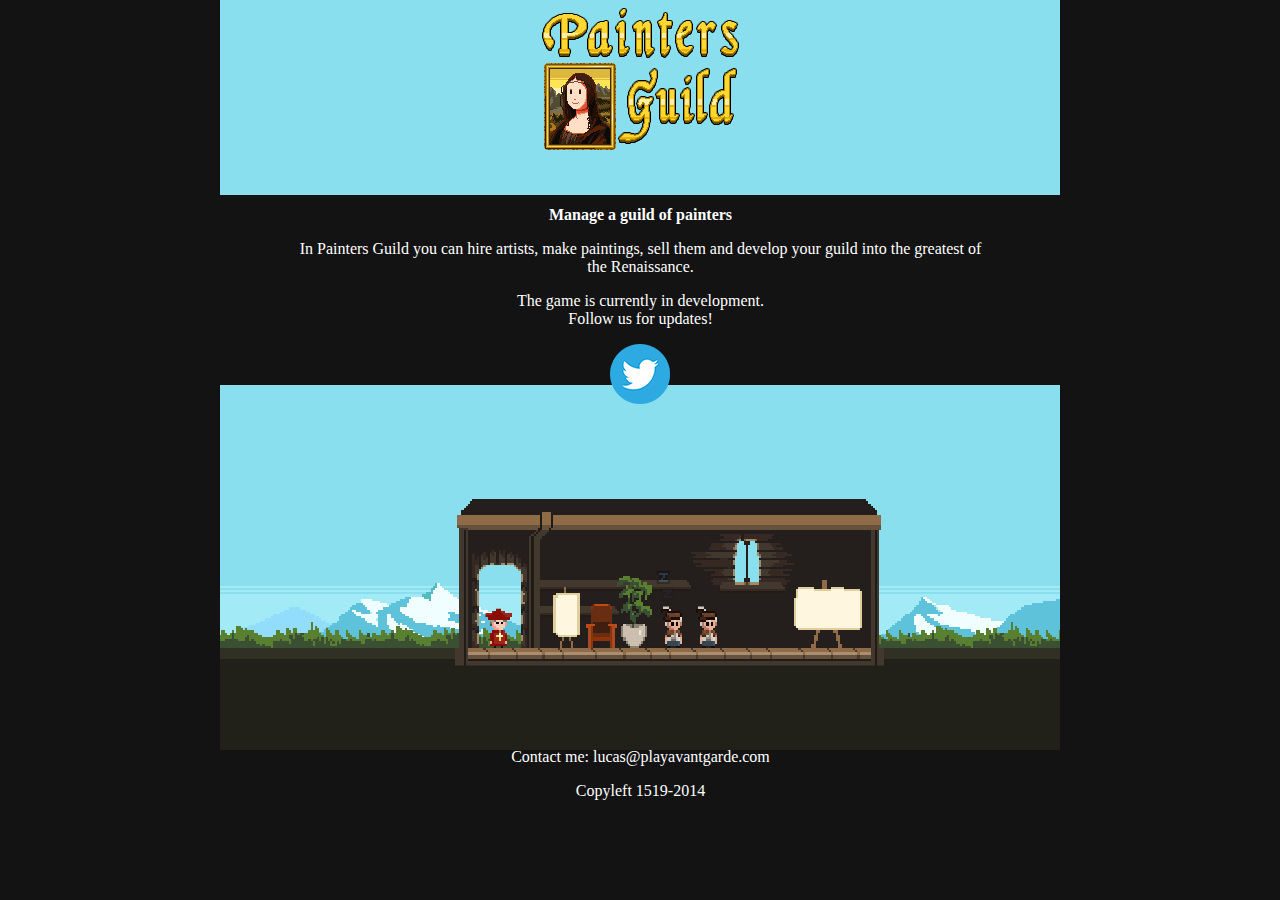
==== index.html @ 6bed65da "site1" ====
<!DOCTYPE html>
<html>
<head>

		<title>Painters Guild</title>
		<meta http-equiv="Content-Type" content="text/html; charset=utf-8" />

<style type="text/css" media="screen">
 	.container p { margin-left:1px; color:white; font-family: Verdana; max-width:700px}
		#flashContent { width:100%; height:100%; }
	ul li { margin-left:1px; color:white; font-family: Verdana}

body
{ 
background-image:url('BG.png');
background-repeat:no-repeat;
background-attachment:scrolls;
background-position: 50% 0;
background-color:#131313;


}
</style>
</head>

<body>

<center><div class="container">
<img src= "logo.png">
	<br><br><br>
    <p><b>Manage a guild of painters</b></p>
	 <p>In Painters Guild you can hire artists, make paintings, sell them and develop your guild into the greatest of the Renaissance.</p>
	<p>The game is currently in development.<br>Follow us for updates!</p>

<img src= "twit.png">

<br><br><br><br><br><br><br><br><br><br><br><br><br><br><br><br><br><br><br>

<p>Contact me: lucas@playavantgarde.com</p>
<p>Copyleft 1519-2014</p>
</center>
  </div>

</body>
</html>
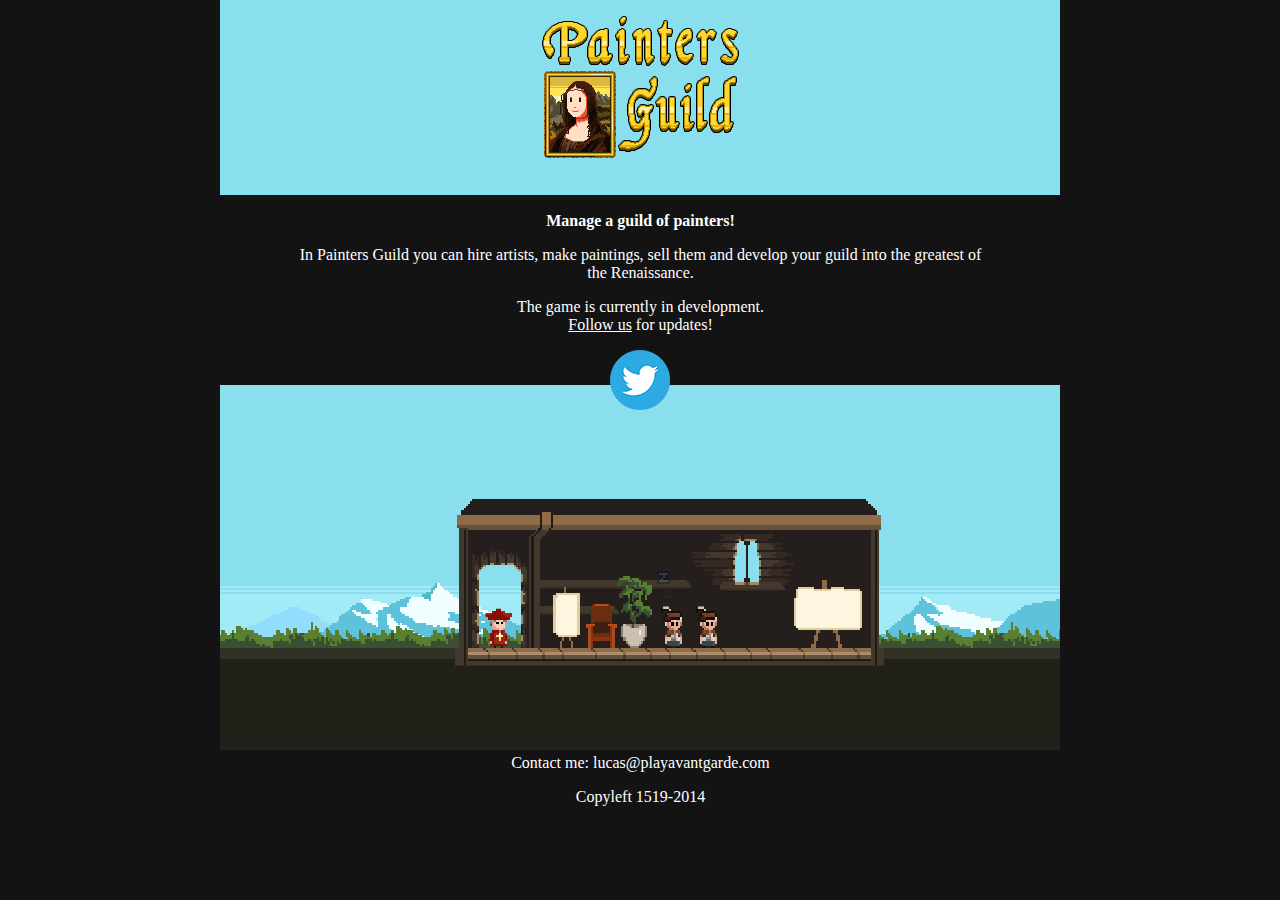
==== commit b02fd7db: "ok" ====
--- a/index.html
+++ b/index.html
@@ -25,15 +25,18 @@
 </head>
 
 <body>
+<body link="#ffffff" vlink="#808080" alink="#ffffff"> 
 
 <center><div class="container">
-<img src= "logo.png">
-	<br><br><br>
-    <p><b>Manage a guild of painters</b></p>
+
+<p><img src= "logo.png"></p>
+
+	<br>
+    <p><b>Manage a guild of painters!</b></p>
 	 <p>In Painters Guild you can hire artists, make paintings, sell them and develop your guild into the greatest of the Renaissance.</p>
-	<p>The game is currently in development.<br>Follow us for updates!</p>
+	<p>The game is currently in development.<br><a href="https://twitter.com/AD1337">Follow us<a> for updates!</p>
 
-<img src= "twit.png">
+<a href="https://twitter.com/AD1337"><img src= "twit.png"><a>
 
 <br><br><br><br><br><br><br><br><br><br><br><br><br><br><br><br><br><br><br>
 
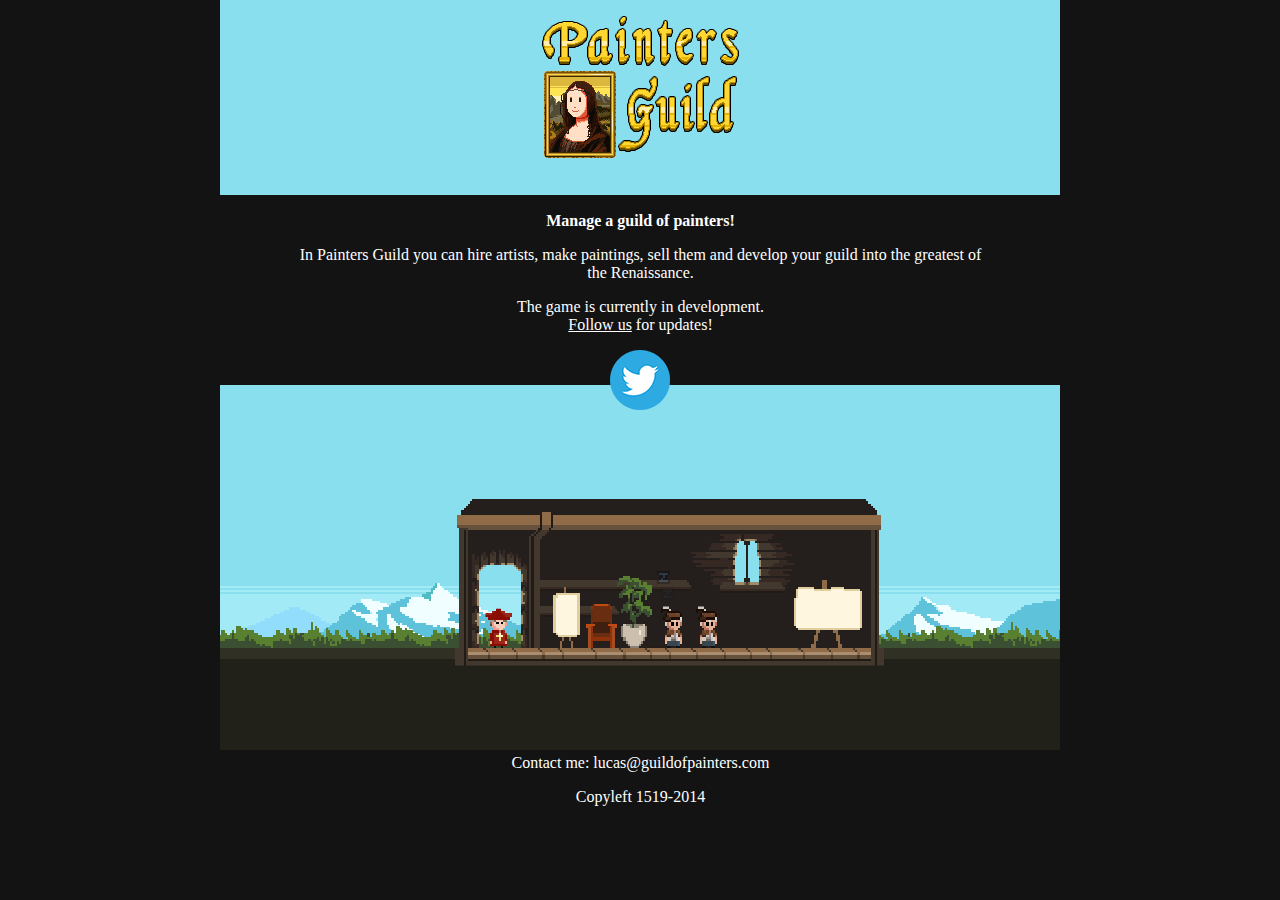
==== commit 73b626c3: "email" ====
--- a/index.html
+++ b/index.html
@@ -22,6 +22,9 @@
 
 }
 </style>
+
+<link rel="shortcut icon" href="/favicon.ico">
+
 </head>
 
 <body>
@@ -36,11 +39,11 @@
 	 <p>In Painters Guild you can hire artists, make paintings, sell them and develop your guild into the greatest of the Renaissance.</p>
 	<p>The game is currently in development.<br><a href="https://twitter.com/AD1337">Follow us<a> for updates!</p>
 
-<a href="https://twitter.com/AD1337"><img src= "twit.png"><a>
+<a href="https://twitter.com/GuildOfPainters"><img src= "twit.png"><a>
 
 <br><br><br><br><br><br><br><br><br><br><br><br><br><br><br><br><br><br><br>
 
-<p>Contact me: lucas@playavantgarde.com</p>
+<p>Contact me: lucas@guildofpainters.com</p>
 <p>Copyleft 1519-2014</p>
 </center>
   </div>
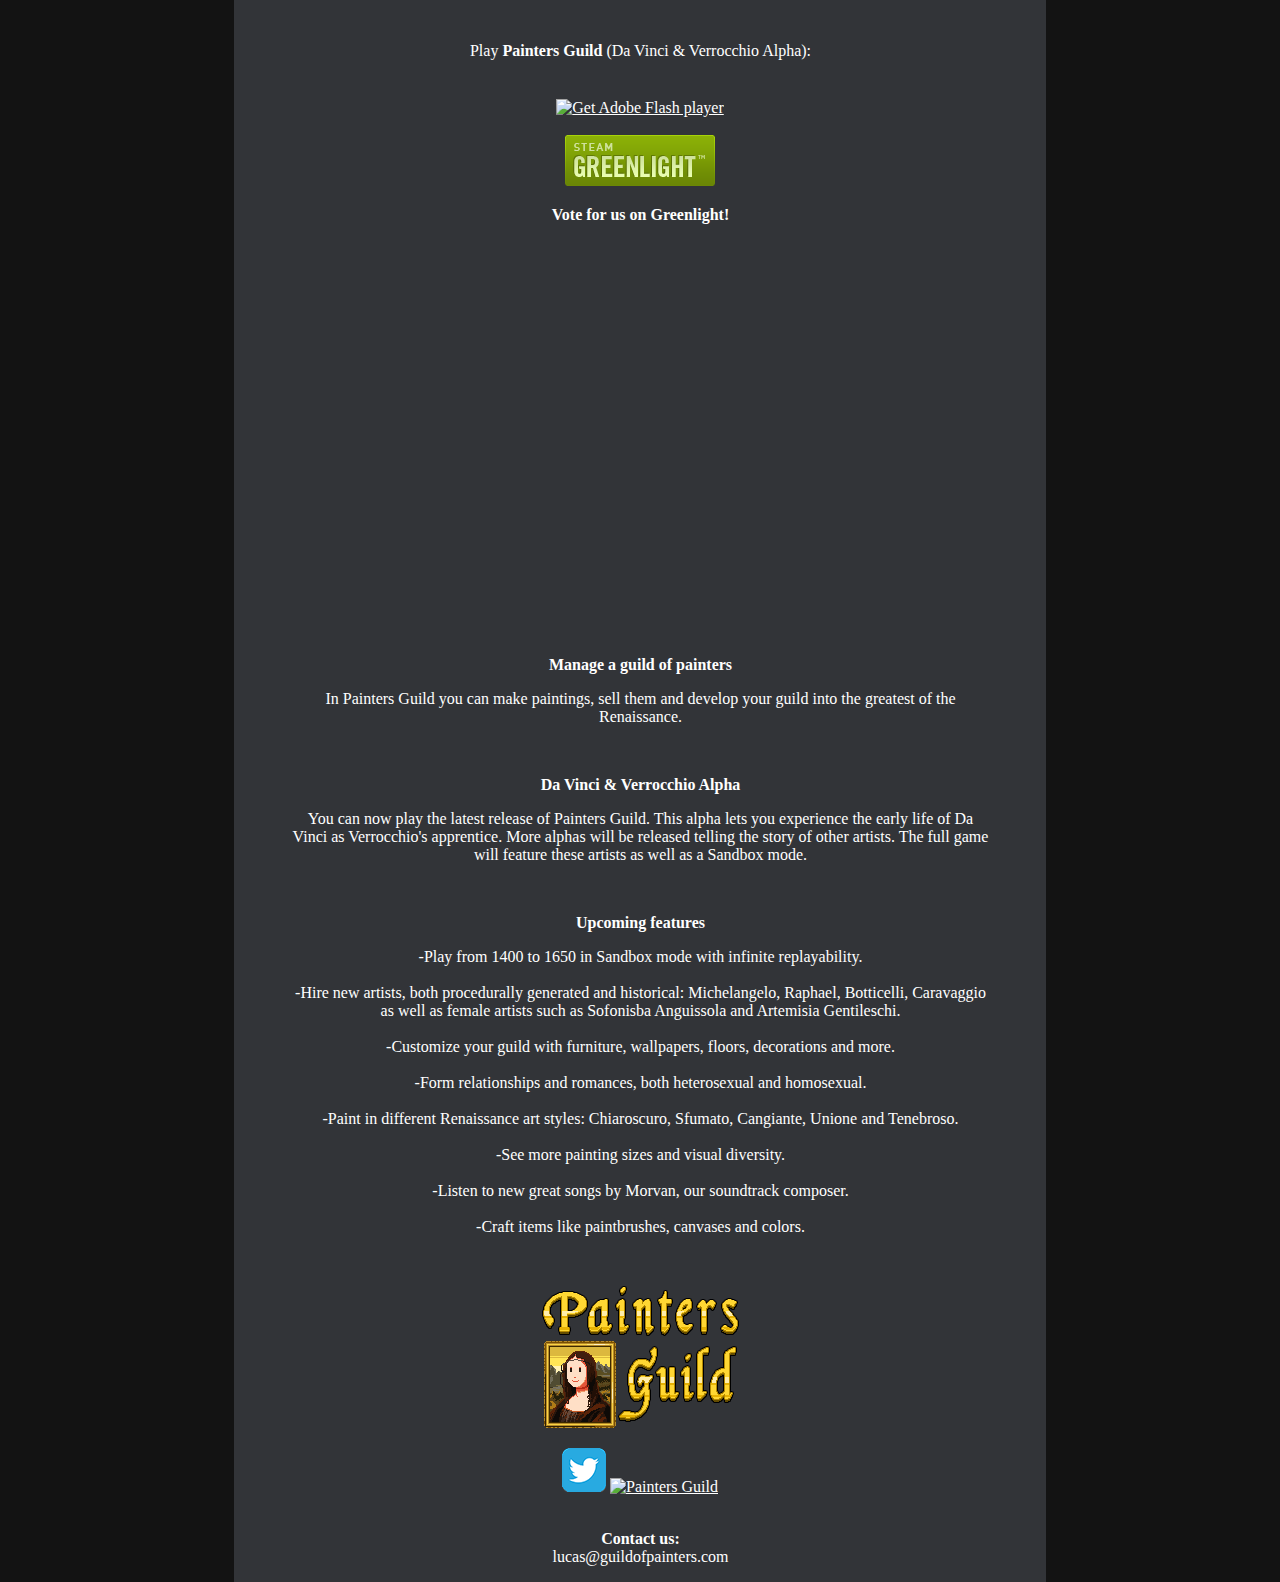
==== commit bf9078d4: "n" ====
--- a/index.html
+++ b/index.html
@@ -21,6 +21,9 @@
 
 
 }
+
+#flashContent { width:100%; height:100%; }
+
 </style>
 
 <link rel="shortcut icon" href="/favicon.ico">
@@ -32,19 +35,95 @@
 
 <center><div class="container">
 
+<br>
+<p>Play <b>Painters Guild</b> (Da Vinci & Verrocchio Alpha):</p>
+<br>
+
+
+
+
+
+
+<div id="flashContent">
+			<object classid="clsid:d27cdb6e-ae6d-11cf-96b8-444553540000" width="800" height="600" id="PaintersGuildAlpha" align="middle">
+				<param name="movie" value="PaintersGuildAlpha.swf" />
+				<param name="quality" value="high" />
+				<param name="bgcolor" value="#ffffff" />
+				<param name="play" value="true" />
+				<param name="loop" value="true" />
+				<param name="wmode" value="window" />
+				<param name="scale" value="showall" />
+				<param name="menu" value="true" />
+				<param name="devicefont" value="false" />
+				<param name="salign" value="" />
+				<param name="allowScriptAccess" value="sameDomain" />
+				<!--[if !IE]>-->
+				<object type="application/x-shockwave-flash" data="PaintersGuildAlpha.swf" width="800" height="600">
+					<param name="movie" value="PaintersGuildAlpha.swf" />
+					<param name="quality" value="high" />
+					<param name="bgcolor" value="#ffffff" />
+					<param name="play" value="true" />
+					<param name="loop" value="true" />
+					<param name="wmode" value="window" />
+					<param name="scale" value="showall" />
+					<param name="menu" value="true" />
+					<param name="devicefont" value="false" />
+					<param name="salign" value="" />
+					<param name="allowScriptAccess" value="sameDomain" />
+				<!--<![endif]-->
+					<a href="http://www.adobe.com/go/getflash">
+						<img src="http://www.adobe.com/images/shared/download_buttons/get_flash_player.gif" alt="Get Adobe Flash player" />
+					</a>
+				<!--[if !IE]>-->
+				</object>
+				<!--<![endif]-->
+			</object>
+		</div>
+<br>
+<a href="http://steamcommunity.com/sharedfiles/filedetails/?id=211564825"><img src= "Greenlightbutton.png"><a> 
+
+<p><b>Vote for us on Greenlight!</b></p>
+
+<br>
+<iframe width="640" height="360" src="//www.youtube.com/embed/fyJhEhzXdwk?rel=0" frameborder="0" allowfullscreen></iframe>
+<br>
+
+
+
+
+
+
+
+
+
+	<br>
+    <p><b>Manage a guild of painters</b></p>
+	 <p>In Painters Guild you can make paintings, sell them and develop your guild into the greatest of the Renaissance.</p>
+	<br>	
+    <p><b>Da Vinci & Verrocchio Alpha</b></p>
+	 <p>You can now play the latest release of Painters Guild. This alpha lets you experience the early life of Da Vinci as Verrocchio's apprentice. More alphas will be released telling the story of other artists. The full game will feature these artists as well as a Sandbox mode.</p>
+<br>
+  <p><b>Upcoming features</b></p>
+	 <p>-Play from 1400 to 1650 in Sandbox mode with infinite replayability.
+<br><br>-Hire new artists, both procedurally generated and historical: Michelangelo, Raphael, Botticelli, Caravaggio as well as female artists such as Sofonisba Anguissola and Artemisia Gentileschi.
+<br><br>-Customize your guild with furniture, wallpapers, floors, decorations and more.
+<br><br>-Form relationships and romances, both heterosexual and homosexual.
+<br><br>-Paint in different Renaissance art styles: Chiaroscuro, Sfumato, Cangiante, Unione and Tenebroso.
+<br><br>-See more painting sizes and visual diversity.
+<br><br>-Listen to new great songs by Morvan, our soundtrack composer.
+<br><br>-Craft items like paintbrushes, canvases and colors.</p>
+<br>
+
 <p><img src= "logo.png"></p>
 
-	<br>
-    <p><b>Manage a guild of painters!</b></p>
-	 <p>In Painters Guild you can hire artists, make paintings, sell them and develop your guild into the greatest of the Renaissance.</p>
-	<p>The game is currently in development.<br><a href="https://twitter.com/AD1337">Follow us<a> for updates!</p>
+<a href="https://twitter.com/GuildOfPainters"><img src= "twitterICON2.png"><a> 
 
-<a href="https://twitter.com/GuildOfPainters"><img src= "twit.png"><a>
+ <a href="http://www.indiedb.com/games/painters-guild" title="View Painters Guild on Indie DB" target="_blank"><img src="http://media.indiedb.com/images/global/indiedb.png" alt="Painters Guild" /></a>
 
-<br><br><br><br><br><br><br><br><br><br><br><br><br><br><br><br><br><br><br>
-
-<p>Contact me: lucas@guildofpainters.com</p>
-<p>Copyleft 1519-2014</p>
+<br><br>
+<p><b>Contact us:</b><br>
+lucas@guildofpainters.com</p>
+<p></p>
 </center>
   </div>
 
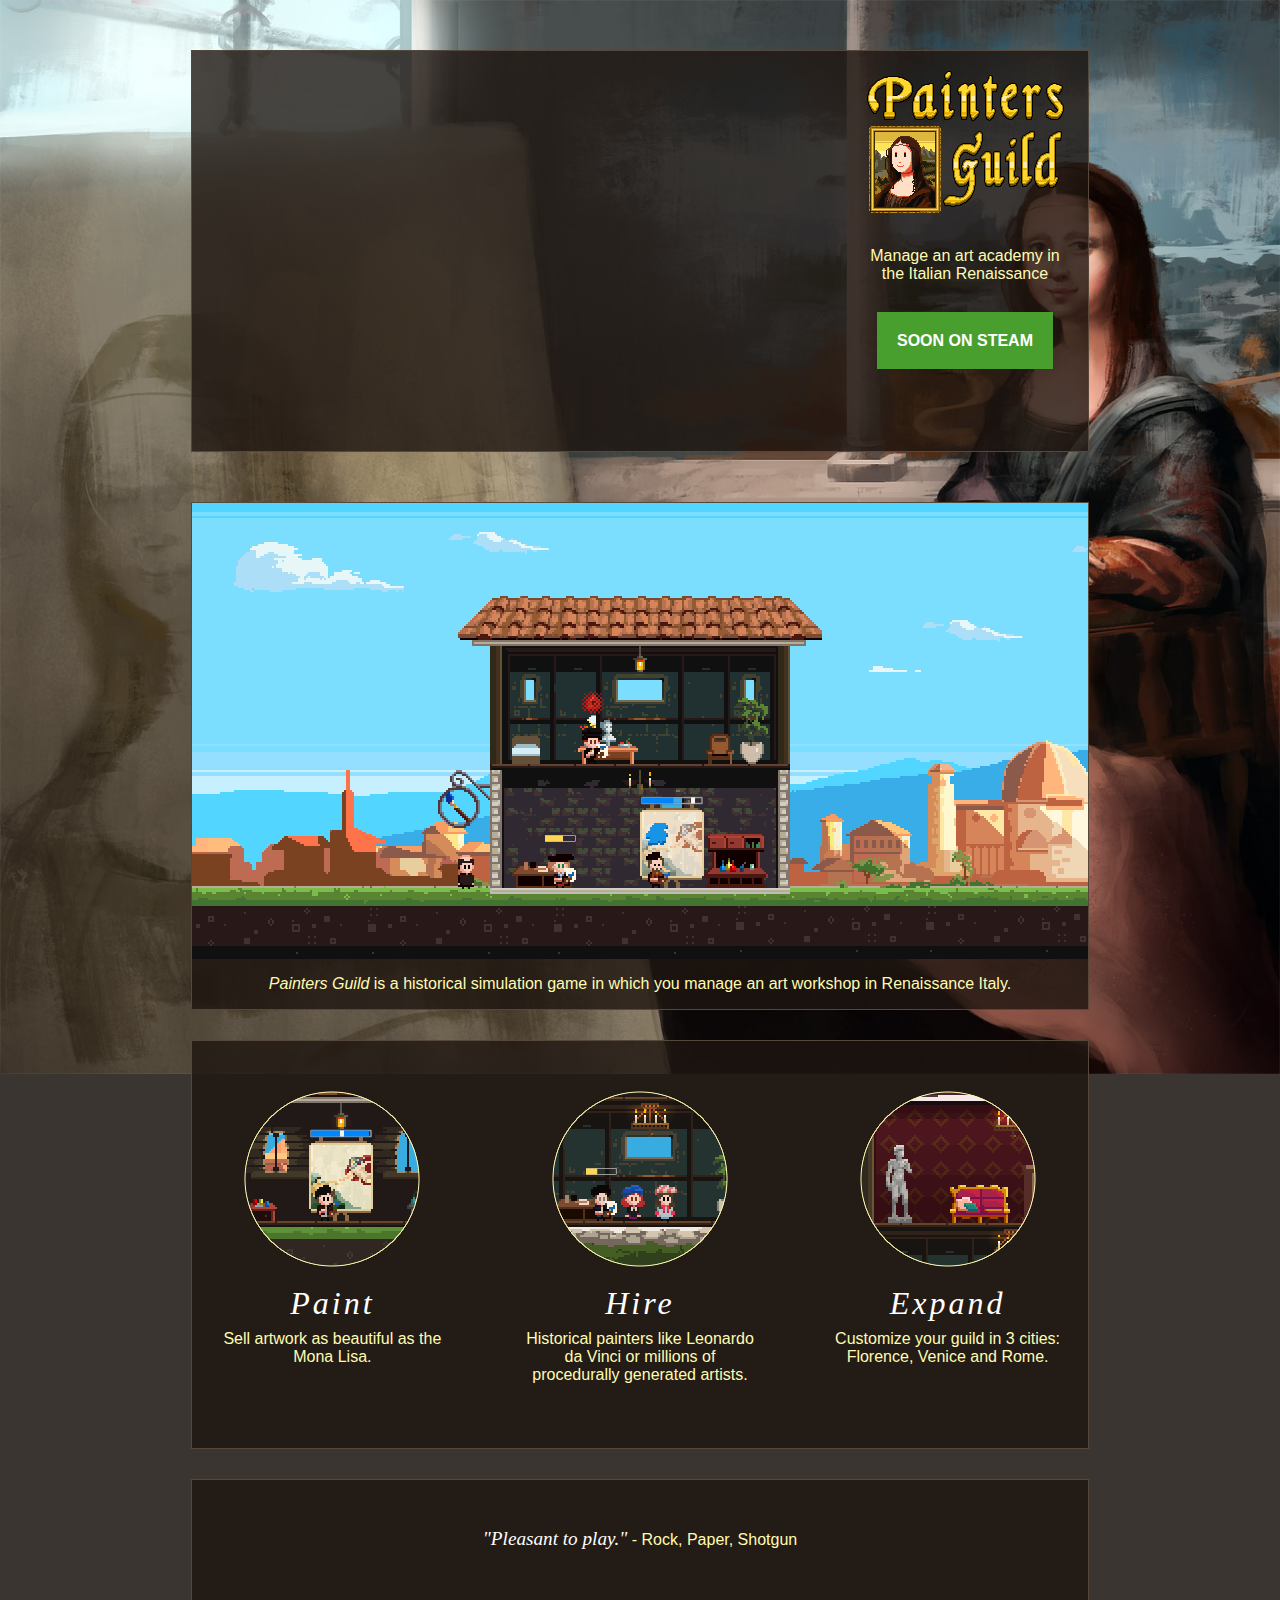
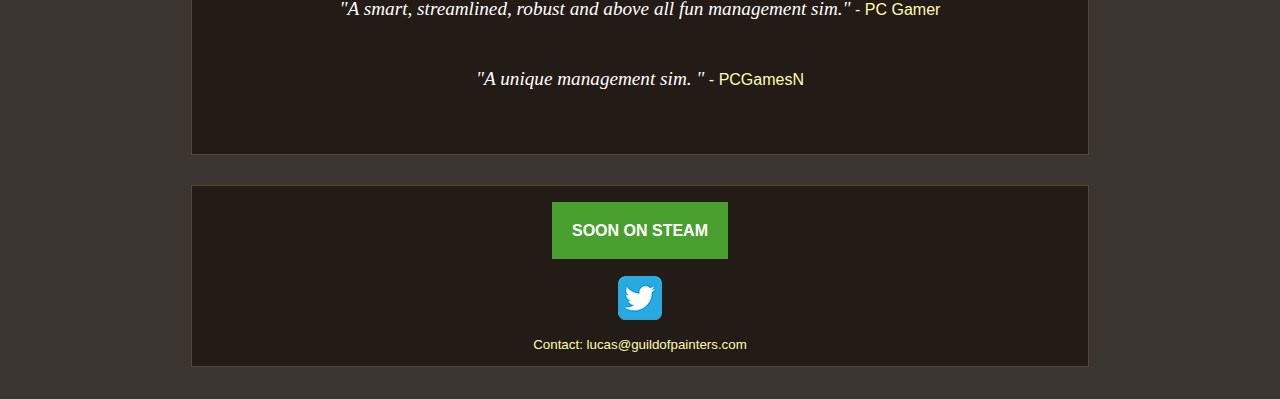
==== commit 0b74c618: "newsite1" ====
--- a/index.html
+++ b/index.html
@@ -1,131 +1,43 @@
+<!doctype html>  <html> <head> <meta charset=utf-8> <meta name=description> <meta name=viewport content="width=device-width, initial-scale=1"> <title>Painters Guild</title> <link rel=apple-touch-icon href=apple-touch-icon.png>  <link rel=stylesheet href=styles/main.css> </head> <body> <div class=container> <div class=header> <iframe id=trailer-frame src="//www.youtube.com/embed/Lxtf0mJ40X4?rel=0&autohide=1" frameborder=0 allowfullscreen></iframe>
 
-<!DOCTYPE html>
-<html>
-<head>
+<link href='http://fonts.googleapis.com/css?family=EB+Garamond' rel='stylesheet' type='text/css'>
 
-		<title>Painters Guild</title>
-		<meta http-equiv="Content-Type" content="text/html; charset=utf-8" />
+<div class=info> <img src=images/logo.png> <br> <p> Manage an art academy in the Italian Renaissance </p> <br> <div class=buy-container> <a class=buy-on-steam href=#><b>SOON ON STEAM</b></a> </div> </div> </div>
 
-<style type="text/css" media="screen">
- 	.container p { margin-left:1px; color:white; font-family: Verdana; max-width:700px}
-		#flashContent { width:100%; height:100%; }
-	ul li { margin-left:1px; color:white; font-family: Verdana}
+<div class=content> <div class=screenshots>  <center><img src=images/gif1.gif></center>
+<div class=info>
+<p {text-indent: 50px}><i>Painters Guild</i> is a historical simulation game in which you manage an art workshop in Renaissance Italy.</p>
+</div>
+</div>
 
-body
-{ 
-background-image:url('BG.png');
-background-repeat:no-repeat;
-background-attachment:scrolls;
-background-position: 50% 0;
-background-color:#131313;
+<div class=screenshots> <div class=row> <div class=col-4> <img src=images/circle1.png>
+<p> <span> <i>Paint</i> </span> Sell artwork as beautiful as the Mona Lisa. </p>
+</div> <div class=col-4> <img src=images/circle2.png>
+<p><span> <i>Hire</i> </span> Historical painters like Leonardo da Vinci or millions of procedurally generated artists.</p>
+</div> <div class=col-4> <img src=images/circle3.png>
+<p> <span> <i>Expand</i> </span> Customize your guild in 3 cities: Florence, Venice and Rome.</p> </div> </div> </div>
 
+<div class=quotes>
+<p><mine>"Pleasant to play."</mine> - Rock, Paper, Shotgun</p>
+<p><mine>"A smart, streamlined, robust and above all fun management sim."</mine> - PC Gamer</p>
+<p><mine>"A unique management sim. "</mine> - PCGamesN </p>
+</div>
 
-}
+<div class=cta>
+<br><br>
+<div class=buy-container> <a class=buy-on-steam href=#><b>SOON ON STEAM</b></a> </div> 
+<br><br>
+<div> <a href=https://twitter.com/GuildOfPainters><img src=images/twitter.png></a> </div> <small id=contact-email> <a href=mailto:lucas@guildofpainters.com>Contact: lucas@guildofpainters.com</a> </small> </div> </div> </div>
 
-#flashContent { width:100%; height:100%; }
+<script>
+  (function(i,s,o,g,r,a,m){i['GoogleAnalyticsObject']=r;i[r]=i[r]||function(){
+  (i[r].q=i[r].q||[]).push(arguments)},i[r].l=1*new Date();a=s.createElement(o),
+  m=s.getElementsByTagName(o)[0];a.async=1;a.src=g;m.parentNode.insertBefore(a,m)
+  })(window,document,'script','//www.google-analytics.com/analytics.js','ga');
 
-</style>
+  ga('create', 'UA-65343368-1', 'auto');
+  ga('send', 'pageview');
 
-<link rel="shortcut icon" href="/favicon.ico">
+</script>
 
-</head>
-
-<body>
-<body link="#ffffff" vlink="#808080" alink="#ffffff"> 
-
-<center><div class="container">
-
-<br>
-<p>Play <b>Painters Guild</b> (Da Vinci & Verrocchio Alpha):</p>
-<br>
-
-
-
-
-
-
-<div id="flashContent">
-			<object classid="clsid:d27cdb6e-ae6d-11cf-96b8-444553540000" width="800" height="600" id="PaintersGuildAlpha" align="middle">
-				<param name="movie" value="PaintersGuildAlpha.swf" />
-				<param name="quality" value="high" />
-				<param name="bgcolor" value="#ffffff" />
-				<param name="play" value="true" />
-				<param name="loop" value="true" />
-				<param name="wmode" value="window" />
-				<param name="scale" value="showall" />
-				<param name="menu" value="true" />
-				<param name="devicefont" value="false" />
-				<param name="salign" value="" />
-				<param name="allowScriptAccess" value="sameDomain" />
-				<!--[if !IE]>-->
-				<object type="application/x-shockwave-flash" data="PaintersGuildAlpha.swf" width="800" height="600">
-					<param name="movie" value="PaintersGuildAlpha.swf" />
-					<param name="quality" value="high" />
-					<param name="bgcolor" value="#ffffff" />
-					<param name="play" value="true" />
-					<param name="loop" value="true" />
-					<param name="wmode" value="window" />
-					<param name="scale" value="showall" />
-					<param name="menu" value="true" />
-					<param name="devicefont" value="false" />
-					<param name="salign" value="" />
-					<param name="allowScriptAccess" value="sameDomain" />
-				<!--<![endif]-->
-					<a href="http://www.adobe.com/go/getflash">
-						<img src="http://www.adobe.com/images/shared/download_buttons/get_flash_player.gif" alt="Get Adobe Flash player" />
-					</a>
-				<!--[if !IE]>-->
-				</object>
-				<!--<![endif]-->
-			</object>
-		</div>
-<br>
-<a href="http://steamcommunity.com/sharedfiles/filedetails/?id=211564825"><img src= "Greenlightbutton.png"><a> 
-
-<p><b>Vote for us on Greenlight!</b></p>
-
-<br>
-<iframe width="640" height="360" src="//www.youtube.com/embed/fyJhEhzXdwk?rel=0" frameborder="0" allowfullscreen></iframe>
-<br>
-
-
-
-
-
-
-
-
-
-	<br>
-    <p><b>Manage a guild of painters</b></p>
-	 <p>In Painters Guild you can make paintings, sell them and develop your guild into the greatest of the Renaissance.</p>
-	<br>	
-    <p><b>Da Vinci & Verrocchio Alpha</b></p>
-	 <p>You can now play the latest release of Painters Guild. This alpha lets you experience the early life of Da Vinci as Verrocchio's apprentice. More alphas will be released telling the story of other artists. The full game will feature these artists as well as a Sandbox mode.</p>
-<br>
-  <p><b>Upcoming features</b></p>
-	 <p>-Play from 1400 to 1650 in Sandbox mode with infinite replayability.
-<br><br>-Hire new artists, both procedurally generated and historical: Michelangelo, Raphael, Botticelli, Caravaggio as well as female artists such as Sofonisba Anguissola and Artemisia Gentileschi.
-<br><br>-Customize your guild with furniture, wallpapers, floors, decorations and more.
-<br><br>-Form relationships and romances, both heterosexual and homosexual.
-<br><br>-Paint in different Renaissance art styles: Chiaroscuro, Sfumato, Cangiante, Unione and Tenebroso.
-<br><br>-See more painting sizes and visual diversity.
-<br><br>-Listen to new great songs by Morvan, our soundtrack composer.
-<br><br>-Craft items like paintbrushes, canvases and colors.</p>
-<br>
-
-<p><img src= "logo.png"></p>
-
-<a href="https://twitter.com/GuildOfPainters"><img src= "twitterICON2.png"><a> 
-
- <a href="http://www.indiedb.com/games/painters-guild" title="View Painters Guild on Indie DB" target="_blank"><img src="http://media.indiedb.com/images/global/indiedb.png" alt="Painters Guild" /></a>
-
-<br><br>
-<p><b>Contact us:</b><br>
-lucas@guildofpainters.com</p>
-<p></p>
-</center>
-  </div>
-
-</body>
-</html>
+</body> </html> 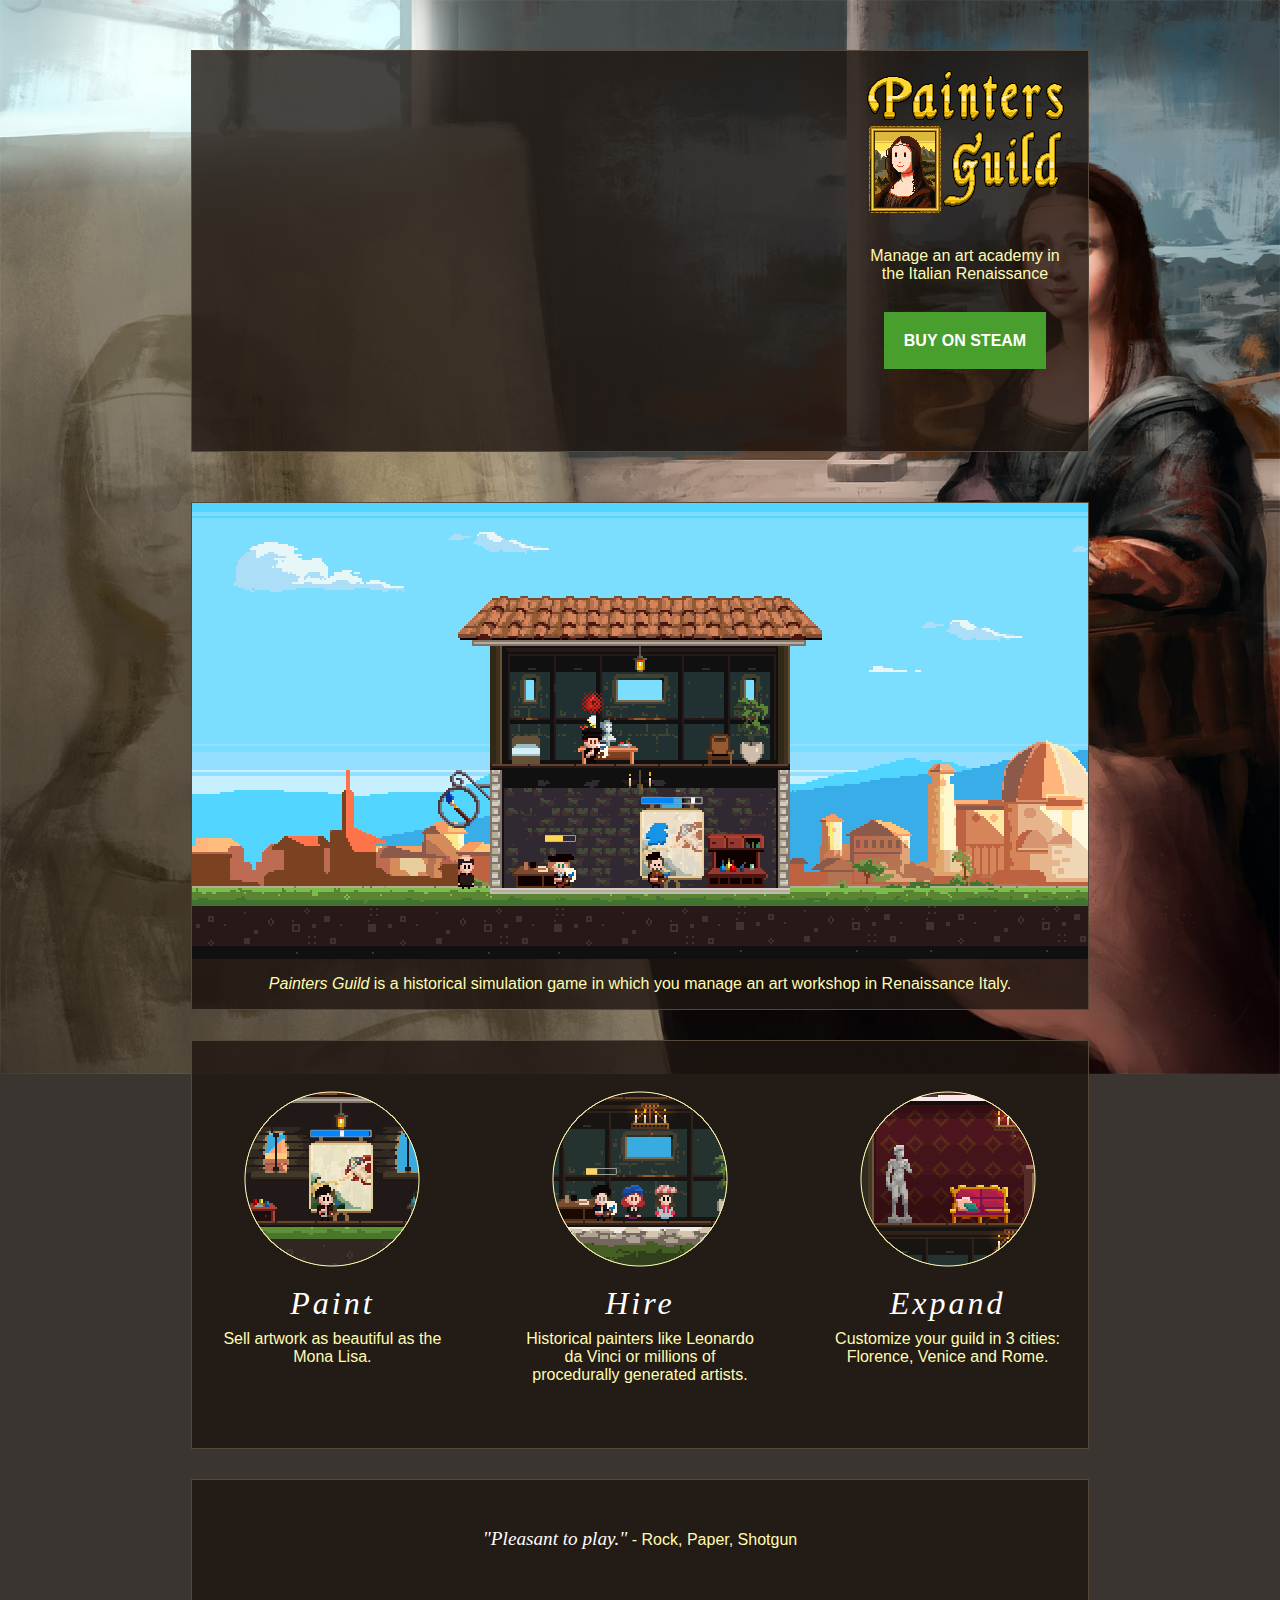
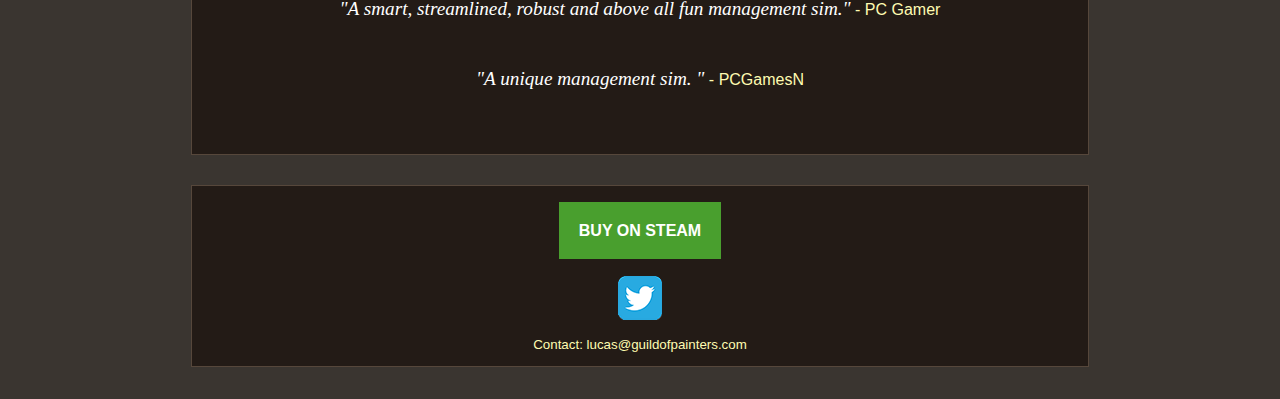
==== commit 13264d30: "buy" ====
--- a/index.html
+++ b/index.html
@@ -1,8 +1,8 @@
-<!doctype html>  <html> <head> <meta charset=utf-8> <meta name=description> <meta name=viewport content="width=device-width, initial-scale=1"> <title>Painters Guild</title> <link rel=apple-touch-icon href=apple-touch-icon.png>  <link rel=stylesheet href=styles/main.css> </head> <body> <div class=container> <div class=header> <iframe id=trailer-frame src="//www.youtube.com/embed/Lxtf0mJ40X4?rel=0&autohide=1" frameborder=0 allowfullscreen></iframe>
+<!doctype html>  <html> <head> <meta charset=utf-8> <meta name=description> <meta name=viewport content="width=device-width, initial-scale=1"> <title>Painters Guild</title> <link rel=apple-touch-icon href=apple-touch-icon.png>  <link rel=stylesheet href=styles/main.css> </head> <body> <div class=container> <div class=header> <iframe id=trailer-frame src="//www.youtube.com/embed/yzkaAT3wXf8?rel=0&autohide=1" frameborder=0 allowfullscreen></iframe>
 
 <link href='http://fonts.googleapis.com/css?family=EB+Garamond' rel='stylesheet' type='text/css'>
 
-<div class=info> <img src=images/logo.png> <br> <p> Manage an art academy in the Italian Renaissance </p> <br> <div class=buy-container> <a class=buy-on-steam href=#><b>SOON ON STEAM</b></a> </div> </div> </div>
+<div class=info> <img src=images/logo.png> <br> <p> Manage an art academy in the Italian Renaissance </p> <br> <div class=buy-container> <a class=buy-on-steam href=http://store.steampowered.com/app/384550><b>BUY ON STEAM</b></a> </div> </div> </div>
 
 <div class=content> <div class=screenshots>  <center><img src=images/gif1.gif></center>
 <div class=info>
@@ -25,7 +25,7 @@
 
 <div class=cta>
 <br><br>
-<div class=buy-container> <a class=buy-on-steam href=#><b>SOON ON STEAM</b></a> </div> 
+<div class=buy-container> <a class=buy-on-steam href=http://store.steampowered.com/app/384550><b>BUY ON STEAM</b></a> </div> 
 <br><br>
 <div> <a href=https://twitter.com/GuildOfPainters><img src=images/twitter.png></a> </div> <small id=contact-email> <a href=mailto:lucas@guildofpainters.com>Contact: lucas@guildofpainters.com</a> </small> </div> </div> </div>
 
